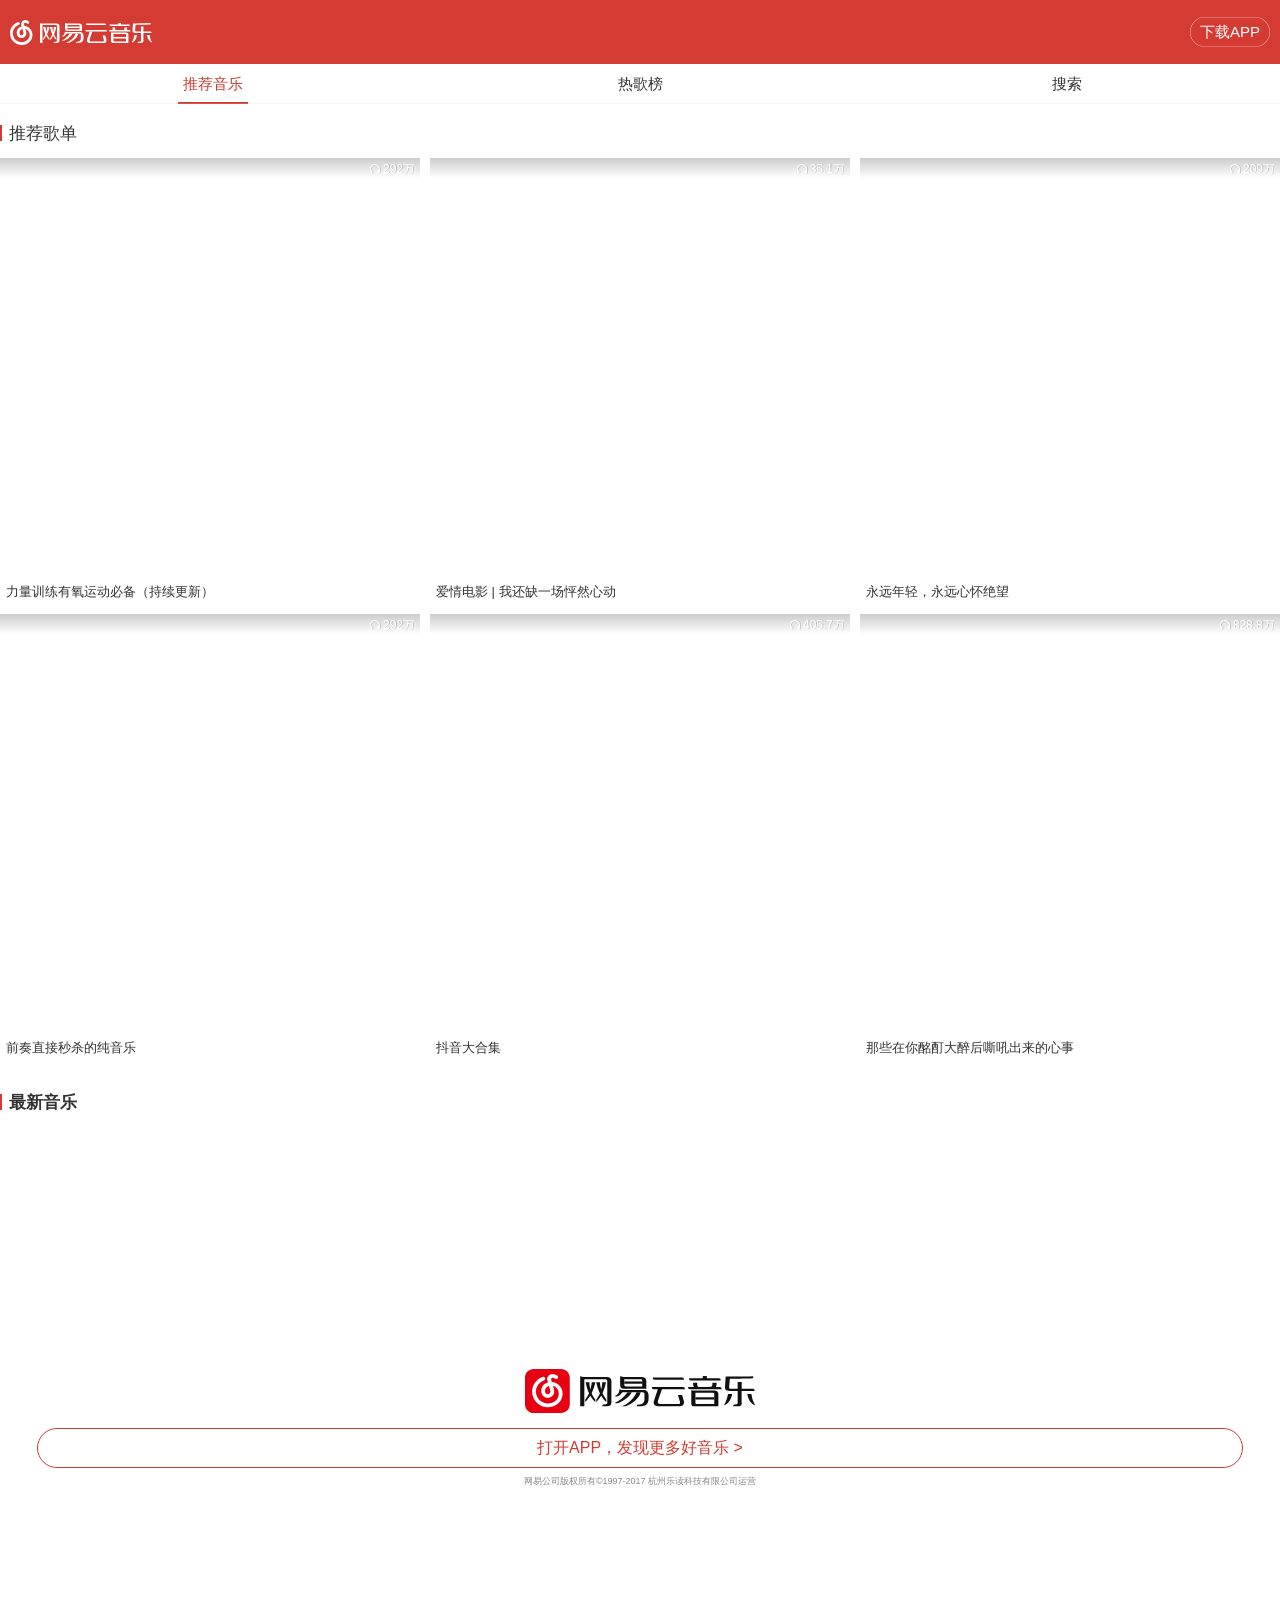
==== index.html @ b2e93d6d "First Commit" ====
<!DOCTYPE html>
<html lang="zh-Hans">
<head>
    <meta name="viewport" content="width=device-width, user-scalable=no, initial-scale=1.0, maximum-scale=1.0, minimum-scale=1.0">
	<meta charset="UTF-8">
	<link rel="stylesheet" href="reset.css">
	<link rel="stylesheet" href="index.css">
	<link rel="shortcut icon" href="./music.ico">
	<title>网易云音乐</title>
</head>
<body>
	<div class="page tabs">
	    <div class="home-top">
	    	<section class="topbar">
				<div class="logo">
				    <svg class="topsvg" xmlns="http://www.w3.org/2000/svg" viewBox="0 0 284 50" data-reactid="6"><g fill="#fff" data-reactid="7"><path d="m36.37 14.412c-2.115-1.367-4.707-2.117-7.377-2.251l-.595-2.174.018.021c-.023-.064-.043-.127-.063-.189l-.176-.643c-.406-1.86.333-2.748.713-3.067.064-.048.131-.097.204-.145 1.74-1.154 4.218.695 4.357.804 1.1 1.055 3.112 1.315 4.198.236 1.098-1.091.836-3.132-.261-4.223-1.708-1.698-6.95-4.426-11.41-1.467-4.01 2.659-4.09 6.402-3.431 8.565l.8 2.927c-1.339.383-2.624.933-3.797 1.647-4.391 2.676-6.594 7.192-6.04 12.391.564 5.335 4.575 9.208 9.536 9.208 5.267 0 9.551-4.262 9.551-9.501-.071-1.251-.057-1.236-.226-2.354-.165-1.091-1.783-6.218-1.783-6.218.994.229 1.923.602 2.725 1.12 9.06 5.856 5.289 15.176 5.118 15.583-2.495 5.954-7.934 9.509-14.923 9.754-4.555.16-8.919-1.535-12.289-4.772-3.554-3.41-5.591-8.189-5.591-13.11 0-7.414 4.687-14.14 11.662-16.749 1.453-.542 2.625-2.087 1.822-3.881-.632-1.41-2.344-1.895-3.796-1.352-9.156 3.418-15.307 12.251-15.307 21.981 0 6.43 2.664 12.675 7.308 17.14 4.283 4.111 9.793 6.349 15.595 6.349.264 0 .529-.004.793-.014 9.142-.32 16.585-5.251 19.9-13.164 2.071-4.807 3.225-15.684-7.231-22.445m-9.396 12.139c0 2.157-1.764 3.911-3.933 3.911-2.407 0-3.734-2.179-3.949-4.204-.408-3.861 1.619-5.959 3.392-7.04.719-.438 1.509-.781 2.335-1.029 0 0 1.912 6.05 2.061 6.99.164 1.037.094 1.372.094 1.372" data-reactid="8"></path><path d="m80.12 40.04c0 0-.333-2.724 0-3.144 7.73-9.758 7.56-22.887 7.56-22.887h4.738c-.082.452-2.448 16.971-12.298 26.03" data-reactid="9"></path><path d="m92.85 40.04c0 0 .333-2.724 0-3.144-7.729-9.758-8.131-22.887-8.131-22.887h-4.739c.082.452 3.02 16.971 12.87 26.03" data-reactid="10"></path><path d="m66.12 40.04c0 0-.332-2.724 0-3.144 7.711-9.758 8.138-22.887 8.138-22.887h4.727c-.081.452-3.038 16.971-12.865 26.03" data-reactid="11"></path><path d="m78.82 40.04c0 0 .332-2.724 0-3.144-7.71-9.758-7.515-22.887-7.515-22.887h-4.728c.081.452 2.417 16.971 12.243 26.03" data-reactid="12"></path><path d="m93.1 6.82l-28.11.201c-3.618-.045-5-.822-5-2.01 0 .757 0 37.4 0 41.02l5-.006v-36h26c1.756 0 3 .17 3 2v29c0 1.688-1.27 2.27-6.06 2.818-.408.047-.708 2.188-.708 2.188h5.881c3.547 0 5.881-1.355 5.881-5.428v-28.351c.0001-4.072-2.333-5.428-5.88-5.428" data-reactid="13"></path><path d="m154.33 10.02h37.67c-.106-1.835-.617-3.01-2.354-3.01h-37.67c.106 1.833.618 3.01 2.354 3.01" data-reactid="14"></path><path d="m191.6 20.02h-40.624c.108 1.835.627 3.01 2.39 3.01h40.623c-.108-1.835-.628-3.01-2.389-3.01" data-reactid="15"></path><path fill-rule="evenodd" d="m232 37.03h-25.01v-3.01h25.01v3.01" data-reactid="16"></path><path d="m221.98 10.02v-3.996h-5v3.995h5" data-reactid="17"></path><path d="m237.61 9.03h-38.613c.107 1.816.623 2.979 2.376 2.979h38.614c-.107-1.817-.623-2.979-2.377-2.979" data-reactid="18"></path><path d="m238.62 20.05h-40.771c.106 1.835.619 3.01 2.363 3.01h40.771c-.107-1.836-.619-3.01-2.363-3.01" data-reactid="19"></path><path d="m192.76 39.03c-.751-2.811-2.252-8.094-2.252-8.094h-5.314c0 0 1.721 6.03 2.406 8.371.337 1.148.185 1.649.104 2.265-.21 1.587-.896 1.433-2.51 1.433h-23.03c-2.757 0-3.196-2.519-2.805-3.695 1.51-4.541 5.313-16.293 5.313-16.293h-5.313c0 0-3.673 11.45-5.153 16.01-.364 1.123-.271 2.446-.16 2.994.595 2.951 2.752 3.998 5.757 3.998h27.749c3 0 4.677-1.048 5.271-3.999.108-.549.332-1.493-.068-2.994" data-reactid="20"></path><path d="m230.34 24.87h-24.816c-2.188.021-3.546-.115-3.546-.602 0 0 0 14.237 0 17.453 0 4.063 1.755 4.212 5.317 4.212h29.545v-16.248c0-4.064-2.936-4.815-6.5-4.815m1.65 5.563v12.585h-22.665c-1.747 0-2.343-.427-2.343-1.798v-13.185h22.08c1.748 0 2.928-.157 2.928 1.198v1.2" data-reactid="21"></path><path d="m210.24 17.581v-.642-1.926h-5.235v1.926c0 1.534.444 3.056.974 4.086h7.02c-1.736 0-2.762-1.495-2.762-3.444" data-reactid="22"></path><path d="m233.98 16.939v-1.926h-5.236v1.926.642c0 1.949-1.023 3.444-2.764 3.444h7.03c.53-1.029.967-2.551.967-4.086" data-reactid="23"></path><path d="m261.99 13.02v28c0 1.704-.629 2.146-5.625 2.702-.426.047-1.377 2.285-1.377 2.285h6.276c3.407 0 5.726-.923 5.718-4.341-.018-8 0-28.638 0-28.638l-4.992-.008" data-reactid="24"></path><path d="m283.82 44.12c.38.664 0 .904 0 .904-3.755-.994-8.592-6.405-9.842-15h5.367c.0001 0 .891 7.844 4.475 14.1" data-reactid="25"></path><path fill-rule="evenodd" d="m138.98 16.02h-23.99v-2.994h23.99v2.994" data-reactid="26"></path><path d="m138.02 6.771h-22.663c-4.02 0-5.367-.559-5.367-1.76 0 .736 0 7.626 0 11.147 0 3.961 1.175 5.867 4.771 5.867h23.259 5.963v-9.974c0-3.961-2.367-5.28-5.963-5.28m.971 12.257h-21.648c-1.761 0-2.36-.543-2.36-2.253v-6.759h21.649c1.761 0 2.36-.02 2.36 1.69v7.322z" data-reactid="27"></path><path d="m120 27.05c-2.535 3.611-7.836 9.777-14.92 13.465-.411.214-1.535 1.204-1.182 1.204.738 0 .308 0 2.363 0 4.674 0 17.408-9.327 19.06-14.669h-5.318" data-reactid="28"></path><path d="m131.52 27.05c-2.977 7.094-9.188 14.377-17.283 18.05-.421.19-1.24.827-.887.827.886 0 1.33 0 1.773 0 5.411 0 19.244-8.176 21.715-18.881h-5.318" data-reactid="29"></path><path d="m147 31.62c0-4.074-2.461-7.6-6.01-7.6h-28c-1.267-.03-1.884.167-2.197-.548-.226-.516-.883-.452-.883-.452-.686 4.109-1.573 7.03-5.299 9.05-.159.07-.978.863-.441.905 1.038.079 2.656-.217 3.532-.453 2.042-.551 3.583-3.196 5.288-5.504h26c1.769.007 2.712.957 2.712 2.788v6.337c0 2.745-.478 7.693-9.3 7.693-.411 0-.708 2.188-.708 2.188h4.709c6.263 0 10.598-2.224 10.598-10.334v-4.072z" data-reactid="30"></path><path d="m280.64 22.968h-27.681c-1.758 0-2.786.011-2.65-1.763.145-1.885.884-11.729.884-11.729 2.38-.002 19.912-.12 29.595-.69.567-.033.575-2.796 0-2.76-10.47.648-34.798.995-34.798.995s-.693 9.675-.98 13.724c-.291 4.081 2.043 5.29 5.595 5.29h32.392c-.107-1.87-.619-3.067-2.357-3.067" data-reactid="31"></path><path d="m244.15 44.12c-.369.664 0 .904 0 .904 3.641-.994 8.617-6.405 9.83-15h-5.203c0 0-1.152 7.844-4.627 14.1" data-reactid="32"></path></g></svg>
				</div>
				<div class="download">
					<a href="#">下载APP</a>
				</div>    
		    </section>
	    </div>		
		<section class="globalTabs">
		    <div class="top-tabs">
		    	<ol class="tabs-nav">
					<li class="active"><span >推荐音乐</span></li>
					<li><span>热歌榜</span></li>
					<li><span>搜索</span></li>
			    </ol>
		    </div>
			<ol class="tab-content">
				<li class="page-1 active">
					<section class="playlist">
						<h2>推荐歌单</h2>
						<ol class="songs">
							<li>
							   <div class="song-cover">
							   		<div class="cover">
										<img src="//i.loli.net/2017/08/24/599e3b507ba91.jpg" alt="">
										<span>292万</span>
								    </div>
								    <p>力量训练有氧运动必备（持续更新）</p>
							   </div>
							</li>
							<li>
							    <div class="song-cover">
							    	<div class="cover">
										<img src="//i.loli.net/2017/08/24/599e3ca466dfe.jpg" alt="">
										<span>35.1万</span>
								    </div>
								    <p>爱情电影 | 我还缺一场怦然心动</p>
							    </div>
								
							</li>
							<li>
							    <div class="song-cover">
								    <div class="cover">
										<img src="//i.loli.net/2017/08/24/599e3cba481e0.jpg" alt="">
										<span>209万</span>
								    </div>
								    <p>永远年轻，永远心怀绝望</p>	
								</div>
							</li>
							<li>
							    <div class="song-cover">
							    	<div class="cover">
										<img src="//i.loli.net/2017/08/24/599e3cca02e7a.jpg" alt="">
										<span>292万</span>
								    </div>
								    <p>前奏直接秒杀的纯音乐</p>
							    </div>
							</li>
							<li>
							    <div class="song-cover">
							    	<div class="cover">
										<img src="//i.loli.net/2017/08/24/599e3ce04b6c0.jpg" alt="">
										<span>405.7万</span>
								    </div>
								    <p>抖音大合集</p>
							    </div>
								
							</li>
							<li>
							    <div class="song-cover">
							    	<div class="cover">
										<img src="//i.loli.net/2017/08/24/599e3a996a9a9.jpg" alt="">
										<span>828.8万</span>
								    </div>
								    <p>那些在你酩酊大醉后嘶吼出来的心事</p>
							    </div>
							</li>
						</ol>
		            </section>
					<section class="songs">
						<h2>最新音乐</h2>
						<div class="song-loading">
							<img src="//i.loli.net/2017/09/01/59a8880526e04.gif" alt="">
						</div>
						<ol id="list" class="list">
						</ol>
					</section>
				    <section class="footer">
				        <div class="footer-wrapper">
					    	<div class="footer-logo">
							    <svg class="logosvg" xmlns="http://www.w3.org/2000/svg" viewBox="0 0 460 88" data-reactid="90"><path fill-rule="evenodd" fill="#e60012" d="M0,17.171C0,7.688,7.819,0,17.466,0h54.583 c9.646,0,17.466,7.688,17.466,17.171v53.658c0,4.742-1.705,8.789-5.116,12.142c-3.411,3.354-7.527,5.03-12.351,5.03H17.466 C7.819,88.001,0,80.313,0,70.829V17.171z" data-reactid="91"></path><path fill="#fff" d="m63.6 29c-2.874-1.817-6.396-2.814-10.02-2.993l-.808-2.892.024.027c-.031-.086-.059-.17-.086-.252l-.239-.855c-.552-2.473.454-3.653.969-4.078.088-.064.179-.129.277-.192 2.364-1.535 5.731.924 5.92 1.068 1.494 1.403 4.229 1.75 5.704.314 1.491-1.451 1.136-4.165-.354-5.617-2.32-2.258-9.443-5.885-15.504-1.951-5.45 3.537-5.558 8.515-4.662 11.392l1.086 3.893c-1.819.51-3.564 1.241-5.159 2.191-5.967 3.559-8.96 9.565-8.212 16.479.767 7.097 6.216 12.247 12.957 12.247 7.157 0 12.978-5.668 12.978-12.636-.097-1.664-.077-1.644-.307-3.131-.224-1.451-2.422-8.271-2.422-8.271 1.35.304 2.613.801 3.702 1.489 12.307 7.788 7.186 20.18 6.955 20.726-3.389 7.919-10.78 12.646-20.277 12.973-6.188.214-12.12-2.041-16.697-6.346-4.829-4.537-7.598-10.895-7.598-17.44 0-9.859 6.369-18.812 15.847-22.274 1.973-.722 3.567-2.776 2.476-5.162-.859-1.875-3.185-2.52-5.158-1.798-12.44 4.546-20.798 16.294-20.798 29.23 0 8.552 3.619 16.857 9.929 22.788 5.819 5.469 13.307 8.445 21.19 8.444.358 0 .719-.006 1.078-.018 12.422-.427 22.536-6.984 27.04-17.509 2.812-6.392 4.38-20.857-9.827-29.85m-12.768 16.15c0 2.868-2.397 5.202-5.344 5.202-3.271 0-5.073-2.898-5.365-5.592-.555-5.135 2.2-7.926 4.609-9.363.977-.582 2.051-1.038 3.172-1.369 0 0 2.598 8.05 2.801 9.297.223 1.379.127 1.825.127 1.825" data-reactid="92"></path><g fill="#101010" data-reactid="93"><path d="m142.75 65.867c0 0-.516-4.094 0-4.726 11.981-14.67 11.718-34.407 11.718-34.407h7.344c-.126.678-3.794 25.512-19.06 39.13" data-reactid="94"></path><path d="m162.48 65.867c0 0 .516-4.094 0-4.726-11.981-14.67-12.603-34.407-12.603-34.407h-7.345c.126.678 4.681 25.512 19.948 39.13" data-reactid="95"></path><path d="m120.71 65.867c0 0-.515-4.094 0-4.726 11.981-14.67 12.644-34.407 12.644-34.407h7.345c-.126.678-4.721 25.512-19.989 39.13" data-reactid="96"></path><path d="m140.44 65.867c0 0 .516-4.094 0-4.726-11.98-14.67-11.677-34.407-11.677-34.407h-7.345c.126.678 3.755 25.512 19.02 39.13" data-reactid="97"></path><path d="m163.65 15.904h-45.905c-5.649-.067-7.345-.93-7.345-2.708 0 1.133 0 55.958 0 61.37h8.263v-54.15h41.31c2.741 0 4.591.871 4.591 3.61v43.32c0 2.523-1.514 3.124-8.996 3.947-.636.07-1.104 3.272-1.104 3.272h9.181c5.537 0 9.182-2.029 9.182-8.122v-42.42c0-6.093-3.645-8.123-9.182-8.123" data-reactid="98"></path><path d="m259.13 21.319h58.759c-.166-2.751-.963-4.513-3.673-4.513h-58.759c.167 2.752.963 4.513 3.673 4.513" data-reactid="99"></path><path d="m316.06 35.761h-62.43c.166 2.751.964 4.513 3.672 4.513h62.43c-.167-2.752-.963-4.513-3.672-4.513" data-reactid="100"></path><path fill-rule="evenodd" d="m378.49 61.03h-37.642v-4.512h37.642v4.512" data-reactid="101"></path><path d="m363.8 20.426v-6.318h-8.255v6.318h8.255" data-reactid="102"></path><path d="m387.67 18.612h-59.678c.167 2.751.964 4.513 3.673 4.513h59.677c-.166-2.752-.963-4.513-3.672-4.513" data-reactid="103"></path><path d="m389.51 35.761h-63.35c.166 2.751.963 4.513 3.673 4.513h63.35c-.166-2.752-.963-4.513-3.673-4.513" data-reactid="104"></path><path d="m317.72 64.11c-1.168-4.204-3.503-12.11-3.503-12.11h-8.263c0 0 2.677 9.02 3.742 12.521.523 1.718.286 2.467.16 3.387-.326 2.373-1.394 2.144-3.902 2.144h-35.806c-4.287 0-4.971-3.768-4.361-5.528 2.349-6.791 8.263-24.368 8.263-24.368h-8.263c0 0-5.711 17.13-8.01 23.951-.566 1.68-.422 3.659-.25 4.479.924 4.414 4.279 5.979 8.951 5.979h43.15c4.672 0 7.272-1.567 8.196-5.981.173-.821.523-2.234-.101-4.479" data-reactid="105"></path><path d="m376.65 42.98h-38.561c-3.396.032-5.509-.172-5.509-.902 0 0 0 21.352 0 26.18 0 6.094 2.727 6.317 8.264 6.317h45.904v-24.368c.0001-6.095-4.561-7.222-10.1-7.222m1.836 8.124v18.954h-33.97c-2.74 0-3.672-.643-3.672-2.707v-19.857h33.05c2.739 0 4.59-.237 4.59 1.805v1.805" data-reactid="106"></path><path d="m344.52 31.25v-.902-2.708h-8.263v2.708c0 2.157.702 4.296 1.537 5.744h11.08c-2.74 0-4.357-2.104-4.357-4.842" data-reactid="107"></path><path d="m383.08 30.346v-2.708h-8.263v2.708.902c0 2.738-1.617 4.842-4.362 4.842h11.1c.836-1.448 1.526-3.587 1.526-5.744" data-reactid="108"></path><path d="m425.31 25.832v41.519c0 2.523-.153 3.124-7.634 3.947-.637.07-2.061 3.386-2.061 3.386h9.396c5.102 0 8.572-1.367 8.561-6.431-.026-11.852 0-42.42 0-42.42h-8.262" data-reactid="109"></path><path d="m459.74 71.3c.586.993 0 1.354 0 1.354-5.779-1.489-13.224-9.586-15.15-22.45h8.263c-.0001-.0001 1.37 11.738 6.885 21.1" data-reactid="110"></path><path fill-rule="evenodd" d="m234.35 29.432h-35.818v-4.492h35.818v4.492" data-reactid="111"></path><path d="m233.43 15.904h-34.888c-6.191 0-8.263-.859-8.263-2.708 0 1.133 0 11.732 0 17.15 0 6.093 1.809 9.02 7.345 9.02h35.807 9.181v-15.343c-.002-6.093-3.646-8.123-9.182-8.123m.918 18.953h-32.13c-2.741 0-3.672-.871-3.672-3.609v-10.831h32.13c2.74 0 3.672-.032 3.672 2.708v11.732" data-reactid="112"></path><path d="m205.2 46.25c-3.938 5.417-12.175 14.665-23.18 20.2-.637.319-2.384 1.805-1.836 1.805 1.147 0 .479 0 3.672 0 7.262 0 27.05-13.988 29.609-22h-8.263" data-reactid="113"></path><path d="m223.1 46.25c-4.625 10.639-14.276 21.563-26.854 27.08-.654.286-1.926 1.24-1.377 1.24 1.376 0 2.066 0 2.754 0 8.409 0 29.902-12.262 33.741-28.317h-8.264" data-reactid="114"></path><path d="m247.2 53.02c0-6.095-3.645-10.944-9.181-10.944h-43.15c-1.977-.045-3.645-.172-4.132-1.241-.352-.771-1.376-.676-1.376-.676-1.069 6.146-2.452 10.509-8.263 13.538-.25.105-1.524 1.292-.688 1.354 1.619.119 4.143-.324 5.508-.677 3.185-.823 6.293-4.333 8.952-7.785h39.479c2.757.011 4.59.984 4.59 3.724v9.477c0 4.106-.745 11.507-14.502 11.507-.64 0-1.104 3.272-1.104 3.272h7.345c9.767 0 16.525-3.325 16.525-15.456v-6.093z" data-reactid="115"></path><path d="m455.61 39.37h-43.15c-2.741 0-4.344.015-4.132-2.595.224-2.775 1.377-17.262 1.377-17.262 3.71-.003 31.04-.176 46.13-1.016.884-.05.896-4.114 0-4.062-15.1.884-46.13.563-46.13.563h-8.264c0 0-.927 15.14-1.376 21.1-.453 6.01 3.186 7.785 8.722 7.785h50.5c-.165-2.75-.962-4.511-3.672-4.511" data-reactid="116"></path><path d="m398.69 71.3c-.585.993 0 1.354 0 1.354 5.778-1.489 13.682-9.586 15.608-22.45h-8.264c0-.0001-1.829 11.738-7.344 21.1" data-reactid="117"></path></g></svg>
						    </div>
					        <div class="openapp">打开APP，发现更多好音乐 &gt;</div>
					        <p class="copyright">网易公司版权所有©1997-2017   杭州乐读科技有限公司运营</p>
					     </div>
				    </section>
				</li>
				<li class="page-2">
					<div class="m-hot">
					   <div class="hotop">
					        <div class="hotopct">
					        	<div class="hoticon"></div>
					        	<div class="hottime">更新日期： 8月24日</div>
					        </div>
					   </div>
					   <div class="hotcont">
					       <div class="m-sglst">
					            <div class="song-loading">
							        <img src="//i.loli.net/2017/09/01/59a8880526e04.gif" alt="">
						        </div>
						        <ol id ="hotlist" class="hotlist">
						        </ol>
					       </div>
					    </div>
					   <div class="hotdn">
					       <span class="hotview">查看完整榜单 &gt;</span>
					   </div>					
					</div>
				</li>
				<li class="page-3">
					<form action="#" class="m-input" method="GET">
						<div class="input-cover">
							<i class="u-svg u-svg-srch"></i>
							<input id="search" type="text" name="search" class="input">
							<label id="holder" class="holder active" for="search">搜索歌曲、歌手、专辑</label>
							<figure id="close" class="close">
								<i class="u-svg u-svg-empty"></i>
							</figure>
						</div>
					</form>
					
					<div class="m-defalut" id="m-defalut">
					    <section class="m-hotlist active">
							<h3>热门搜索</h3>
							<ul class="recom-list">
								<li class="recom-item"><a href="#">三線の花</a></li>
								<li class="recom-item"><a href="#">Black Is The Colour</a></li>
								<li class="recom-item"><a href="#">Speak Softly Love</a></li>
								<li class="recom-item"><a href="#">鸿雁</a></li>
								<li class="recom-item"><a href="#">Mad World</a></li>
								<li class="recom-item"><a href="#">Insomnia</a></li>
								<li class="recom-item"><a href="#">さよならの夏</a></li>
								<li class="recom-item"><a href="#">Hello</a></li>
								<li class="recom-item"><a href="#">Attention</a></li>
								<li class="recom-item"><a href="#">寂寞在唱歌</a></li>
							</ul>
						</section>
						<section class="m-recom" >
						    <h3 id="bigResult"></h3>
							<ol id="searchResult">
							</ol>
						</section>
						<section class="m-history">
							<ol class="history-list">
							</ol>
						</section>
					</div>
				</li>
			</ol>
		</section>
	</div>
	<script src="./vendor/jquery.min.js"></script>
	<script src="./vendor/av-min.js"></script>
	<script src="./src/AV.js"></script>
	<script>
		window.app = {}
		window.loadScript = function(url,callback){
			var script = document.createElement('script')
		    script.src = './src/tab.js'
		    script.onload = function(){
			    callback()
		    } 
            document.head.appendChild(script)
		}
	</script>
    <script src="./src/tab.js"></script>
	<script>
	if(!app.tabs){
		loadScript('./src/tab.js',function(){
			app.tabs('.tabs')
		})
	}else{
		app.tabs('.tabs')
	}
	</script> 
    <script src="./src/searchsong.js"></script>
    <script src="./src/hotsonglist.js"></script>
    <script src="./src/loadsong.js"></script>
</body>
</html>
---- index.css ----
body{
	font: 14px/1.5 Helvetica,sans-serif;
    color: #333;
    outline: 0;
}
.home-top{
	height: 64px;
}
.clearfix{
	overflow:auto;
	zoom:1;
}
section.topbar{
	display: flex;
	justify-content: space-between;
	align-items: center;
	background: #D43C33;
	position: fixed;
	left: 0;
	top: 0;
    width:100%;
	z-index: 99;
	height: 64px;
    background-color: #d43c33;

}
.logo{
	margin-left:10px;
	position: relative;
    width: 142px;
    height: 25px;
}
.topsvg{
	width: 142px;
	height: 25px;
	vertical-align: top;
	position: absolute;
	left: 0;
	top: 0;
}
section.topbar > .download > a{
	position: relative;
	display: inline-block;
    height: 30px;
    line-height: 30px;
    padding: 0 10px;
    color: #fff;
    font-size: 15px;
    margin-right: 10px;
}
section.topbar > .download > a::after{
	content: "";
	position: absolute;
    z-index: 2;
    top: 0;
    left: 0;
    width: 300%;
    height: 300%;
    -webkit-transform-origin: top left;
    transform-origin: top left;
    border: 1px solid #fff;
    border-radius: 37.5%/100%;
    transform: scale(.333333);
}
.top-tabs{
	height:40px;
	position: relative;
}
.tabs-nav{
	display: flex;
	-webkit-box-pack: center;
    justify-content: center;
    -webkit-box-align: center;
    align-items: center;
    width: 100%;
    height: 40px;
    position: fixed;
    z-index: 99;
    background: #fff;
    left: 0;
    top: 64px;
}
.top-tabs::after{
	content: "";
	position: absolute;
	bottom: 0;
	width:100%;
    left: 0;
    border:0 solid rgba(204,204,204,.2);
    border-bottom-width: 1px;
    z-index: 99;
}
.tabs-nav > li{
	-webkit-box-flex: 1;
    flex: 1;
    width: 33.3%;
    height: 100%;
    text-align: center;
    cursor: pointer;

 
}
.tabs-nav > li > span{
	display: inline-block;
	height: 100%;
	padding: 0 5px;
	font-size: 15px;
	line-height: 40px;
	position: relative;
}
.tabs-nav > li.active > span{
	color: #d33a31;
}
.tabs-nav > li.active > span::after{
	content: "";
    position: absolute;
    left: 0;
    bottom: -1px;
    z-index: 3;
    width: 100%;
    height: 4px;
    -webkit-transform: scaleY(.5);
    transform: scaleY(.5);
    background: #d33a31;
}
.tab-content > li{
	display: none;
}
.tab-content > li.active{
	display: block;
}
.tab-content section.playlist{
	padding-top: 20px;
}
.tab-content section.playlist >h2{
	position: relative;
    padding-left: 9px;
    margin-bottom: 14px;
    font-size: 17px;
    height: 20px;
    line-height: 20px;
    font-weight: 400;
}
.tab-content section.playlist >h2::after{
	content: " ";
    position: absolute;
    left: 0;
    top: 50%;
    margin-top: -9px;
    width: 2px;
    height: 16px;
    background-color: #d33a31;
}
section.playlist >ol.songs{
	display: flex;
	flex-wrap: wrap;
	justify-content: space-between;
	font-size: 13px;
    padding-bottom:24px;

}
section.playlist .songs > li{
	width: 32.82%
}
section.playlist .songs > li > .song-cover{
	padding-bottom: 14px;
}
section.playlist .songs  > li > .song-cover > p{
	display: -webkit-box;
    -webkit-line-clamp: 2;
    -webkit-box-orient: vertical;
    overflow: hidden;
    padding: 6px 2px 0 6px;
    line-height: 1.2;
    font-size: 13px;
}
section.playlist .songs  > li > .song-cover > p >i{
    background: ;
}
section.playlist .songs > li .cover{
	position: relative;
	padding-bottom: 100%;
}
section.playlist .songs > li  .cover > img{
	position: absolute;
    width: 100%;
    left: 0;
    top: 0;
    z-index: 1;
}
section.playlist .songs > li  .cover > span{
	position: absolute;
	right: 5px;
    top: 2px;
    z-index: 3;
    padding-left: 13px;
    color: #fff;
    font-size: 12px;
    background-position: 0;
    background-repeat: no-repeat;
    background-size: 11px 10px;
    text-shadow: 1px 0 0 rgba(0,0,0,.15);
    background-image:url([data-uri])
}
section.playlist .songs > li  .cover::after{
	content: " ";
    position: absolute;
    left: 0;
    top: 0;
    width: 100%;
    height: 20px;
    z-index: 2;
    background-image: linear-gradient(180deg,rgba(0,0,0,.2),transparent);
}
section.songs > .song-loading{
    text-align: center;
}
section.songs > ol.list a{
    padding-left: 10px;
    display: flex;
}
.songplay-list{
    display: flex;
    flex: 1 1 auto;
    justify-content: space-between;
    position: relative;
}
.songplay-list::after{
    position: absolute;
    z-index: 2;
    content: "";
    top: 0;
    left: 0;
    pointer-events: none;
    box-sizing: border-box;
    width: 100%;
    height: 100%;
    -webkit-transform-origin: top left;
    transform-origin: top left;
    border: 0 solid rgba(0,0,0,.1);
    border-bottom-width: 1px;
}
/*section.songs >.list a */
.song-list{
   padding: 6px 0;
   flex: 1 1 auto;
}
.song-list > h3{
    font-size: 17px;
    overflow: hidden;
    text-overflow: ellipsis;
    white-space: nowrap;
    word-break: normal;
    font-weight: 400;
}
.song-list i{
    display: inline-block;
    width: 12px;
    height: 8px;
    margin-right: 4px;
    background:url(//ooo.0o0.ooo/2017/08/24/599e7842b5799.png) no-repeat;
    background-size: 166px 97px;
}

.song-list > p{ 
    font-size: 12px;
    color: #888;
    overflow: hidden;
    text-overflow: ellipsis;
    white-space: nowrap;
    word-break: normal;
}
.playsong_outer{
    display: flex;
    align-items: center;
    padding: 0 10px;
}
.playsong{
    width: 22px;
    height: 22px;
    background: url(//ooo.0o0.ooo/2017/08/24/599e7842b5799.png) no-repeat -24px 0;
    background-size: 166px 97px;
}
.tab-content section.songs>h2{
	position: relative;
    padding-left: 9px;
    margin-bottom: 14px;
    font-size: 17px;
    height: 20px;
    line-height: 20px;
}
.tab-content section.songs >h2::after{
	content: " ";
    position: absolute;
    left: 0;
    top: 50%;
    margin-top: -9px;
    width: 2px;
    height: 16px;
    background-color: #d33a31; 
}

.tab-content > .page-2{
    width: 100%;
    height: 100%;   
}
.tab-content > .page-2 > .m-hot{
    height:100%;
    width: 100%;
    display: flex;
    flex-direction: column;
    justify-content: space-between;
}
.tab-content > .page-2 .hotop{
    position: relative;
    padding-top: 38.9%;
    overflow: hidden;
    background: url(//i.loli.net/2017/08/30/59a6361627cf5.jpg) no-repeat;
    background-size: contain;
}
.tab-content > .page-2 .hotopct{
    display: flex;
    -webkit-box-orient: vertical;
    -webkit-box-direction: normal;
    flex-direction: column;
    -webkit-box-pack: center;
    justify-content: center;
    z-index: 2;
    padding-left: 20px;
    box-sizing: border-box;
    position: absolute;
    left: 0;
    top: 0;
    right: 0;
    bottom: 0;
}
.tab-content > .page-2 .hotop::after{
    content: " ";
    position: absolute;
    left: 0;
    top: 0;
    right: 0;
    bottom: 0;
    z-index: 1;
    background-color: rgba(0,0,0,.2);
}
.tab-content > .page-2 .hotopct > .hoticon{
    width: 142px;
    height: 67px;
    background: url(//ooo.0o0.ooo/2017/08/24/599e7842b5799.png) no-repeat -24px -30px;
    background-size: 166px 97px
}
.tab-content > .page-2 .hotopct > .hottime{
    margin-top: 10px;
    color: hsla(0,0%,100%,.8);
    font-size: 12px;
    -webkit-transform: scale(.91);
    transform: scale(.91);
    -webkit-transform-origin: left top;
    transform-origin: left top;
}
.tab-content > .page-2 .hotcont .m-sgitem{
    display: flex;
    padding-left: 10px;
}
.tab-content > .page-2 .hotcont ol .m-sgitem  .serial-num{
    -webkit-box-align: center;
    align-items: center;
    width: 28px;
    font-size: 17px;
    color: #999;
    display: flex;
}
.tab-content > .page-2 .hotdn{
    height: 55px;
    line-height: 55px;
    text-align: center;
}
.tab-content > .page-2 .hotdn > .hotview{
    line-height: 55px;
    text-align: center;
    height: 55px;
    display: inline-block;
    color: #999;
    padding-right: 14px;
}
.footer{
    position: relative;
    padding-top: 53.3%;
    margin-top: 4px;
    background: url(//ooo.0o0.ooo/2017/08/24/599e80499bf3d.png) no-repeat;
    background-size: cover;

}
.footer > .footer-wrapper{
    position: absolute;
    left: 0;
    right: 0;
    bottom: 0;
    top: 0;
    z-index: 1;
    text-align: center;
}
.footer >.footer-wrapper > .footer-logo{
    padding-top: 16.9%;
}
.footer >.footer-wrapper > .footer-logo > .logosvg {
    display: block;
    margin: 0 auto;
    width: 230px;
    height: 44px;
}
.footer >.footer-wrapper > .openapp{
    line-height: 38px;
    border: 1px solid #d33a31;
    border-radius: 38px;
    font-size: 16px;
    color: #d33a31;
    margin: 15px 37px 5px;
}
.footer >.footer-wrapper > .copyright {
    color: #888;
    font-size: 12px;
    line-height: 16px;
    -webkit-transform: scale(.75);
    transform: scale(.75);
}
.page-3 > form.m-input{
    padding: 15px 10px;
    position: relative;
}
.page-3 > form.m-input > .input-cover{
    position: relative;
    width: 100%;
    height: 30px;
    padding: 0 30px;
    box-sizing: border-box;
    background: #ebecec;
    border-radius: 30px;
    user-select: text;
}
.page-3 > form.m-input > .input-cover > .u-svg{
    background-position: 0 0;
    background-size: contain;
    background-repeat: no-repeat;
}
form.m-input > .input-cover > .u-svg.u-svg-srch{
    position: absolute;
    left: 0;
    top: 9px;
    margin: 0 8px;
    vertical-align: middle;
    width: 13px;
    height: 13px;
    background-image:url([data-uri]);
}
form.m-input > .input-cover > .input{
    width: 100%;
    height: 30px;
    line-height: 18px;
    background: transparent;
    border: 0;
    font-size: 14px;
    color: #333;
}
form.m-input > .input-cover > .holder{
    display: none;
    position: absolute;
    left: 30px;
    top: 5px;
    font-size: 14px;
    color: #c9c9c9;
    background: transparent;
    pointer-events: none;
    cursor: default;
}
form.m-input > .input-cover > .holder.active{
    display: block;
}
form.m-input > .input-cover > .close{
    position: absolute;
    right: 0;
    top: 0;
    width: 30px;
    height: 30px;
    line-height: 28px;
    text-align: center;
}
form.m-input > .input-cover > .close > .u-svg.u-svg-empty{
    display: inline-block;
    vertical-align: middle;
    width: 14px;
    height: 14px;
    background-image:url([data-uri])
}
.m-defalut > section.m-hotlist{
    display: none;
    padding: 15px 10px 0;
}
.m-defalut > section.m-hotlist.active{
    display: block;
}
.m-defalut > section.m-hotlist > h3{
    font-size: 12px;
    line-height: 12px;
    color: #666;
    font-weight: 400;
}
.m-defalut > section.m-hotlist > .recom-list{
    margin: 10px 0 7px;
}
.m-defalut > section.m-hotlist > .recom-list > li{
    display: inline-block;
    height: 32px;
    margin-right: 8px;
    margin-bottom: 8px;
    padding: 0 14px;
    font-size: 14px;
    line-height: 32px;
    color: #333;
    position: relative;
}
.m-defalut > section.m-hotlist > .recom-list > li::after{
    content: '';
    border: 1px solid red;
    position: absolute;
    width: 100%;
    height: 100%;
    top: 0;
    left: 0;
    z-index: 2;
    transform-origin: top left;
    border: 0px solid rgba(0,0,0,.1);
    border-width: 1px;
    border-color: #d3d4da;
    border-radius: 32px;
}
@media screen and (-webkit-min-device-pixel-ratio: 2){
    .m-defalut > section.m-hotlist > .recom-list > li::after{
        width: 200%;
        height: 200%;
        -webkit-transform: scale(.5);
        transform: scale(.5);
    }
}
@media screen and (-webkit-min-device-pixel-ratio: 1.5){
    .m-defalut > section.m-hotlist > .recom-list > li::after{
        width: 150%;
        height: 150%;
        -webkit-transform: scale(.666666);
        transform: scale(.666666);
    }
}
.m-recom{
    display: none;
}
.m-recom.active{
    display: block;
}
.m-recom >h3 {
    height: 50px;
    margin-left: 10px;
    padding-right: 10px;
    font-size: 15px;
    line-height: 50px;
    color: #507daf;
    position: relative;
    overflow: hidden;
    text-overflow: ellipsis;
    white-space: nowrap;
    word-break: normal;
    font-weight: 400;
}
.u-svg{
    display: inline-block;
    vertical-align: middle;
}
.m-recom .recom-sear{
    display: -webkit-box;
    display: flex;
    -webkit-box-align: center;
    align-items: center;
    height: 45px;
    padding-left: 10px;
}
.m-recom .u-svg-search{
    width: 15px;
    height: 15px;
    -webkit-box-flex: 0;
    flex: 0 0 auto;
    margin-right: 7px;
    background: url('[data-uri]') 0 0 no-repeat;
    background-size: contain;
}
section.m-history{
    display: block;
}
section.m-history.hidden{
    display: none;
}
.m-history .history-item{
    display: -webkit-box;
    display: flex;
    -webkit-box-align: center;
    align-items: center;
    height: 45px;
}

.m-history .u-svg-history{ 
    margin:0 10px;
    width: 15px;
    height: 15px;
    background: url('[data-uri]') no-repeat 0 0;
    background-size: contain;
}
.m-history .history{
    display: flex;
    align-items: center;
    height: 45px;
    flex: 1;
    width: 1%;
    -webkit-box-flex: 1;
    -webkit-box-align: center;
    
}
.m-history .history>.link{
    margin-right: 10px;
    overflow: hidden;
    text-overflow: ellipsis;
    white-space: nowrap;
    word-break: normal;
    -webkit-box-flex: 1;
    flex: 1; 
    width: 1%;
}

.m-history .history>.close{
    -webkit-box-flex: 0;
    flex: 0 0 auto;
    width: 32px;
    height: 32px;
    line-height: 32px;
}
.m-history .history>.close >.u-svg-history{
    margin-left: 2px;
    width: 12px;
    height: 12px;
    background-size: contain;
    background: url('[data-uri]') no-repeat 0 0;
    background-size: contain;
}
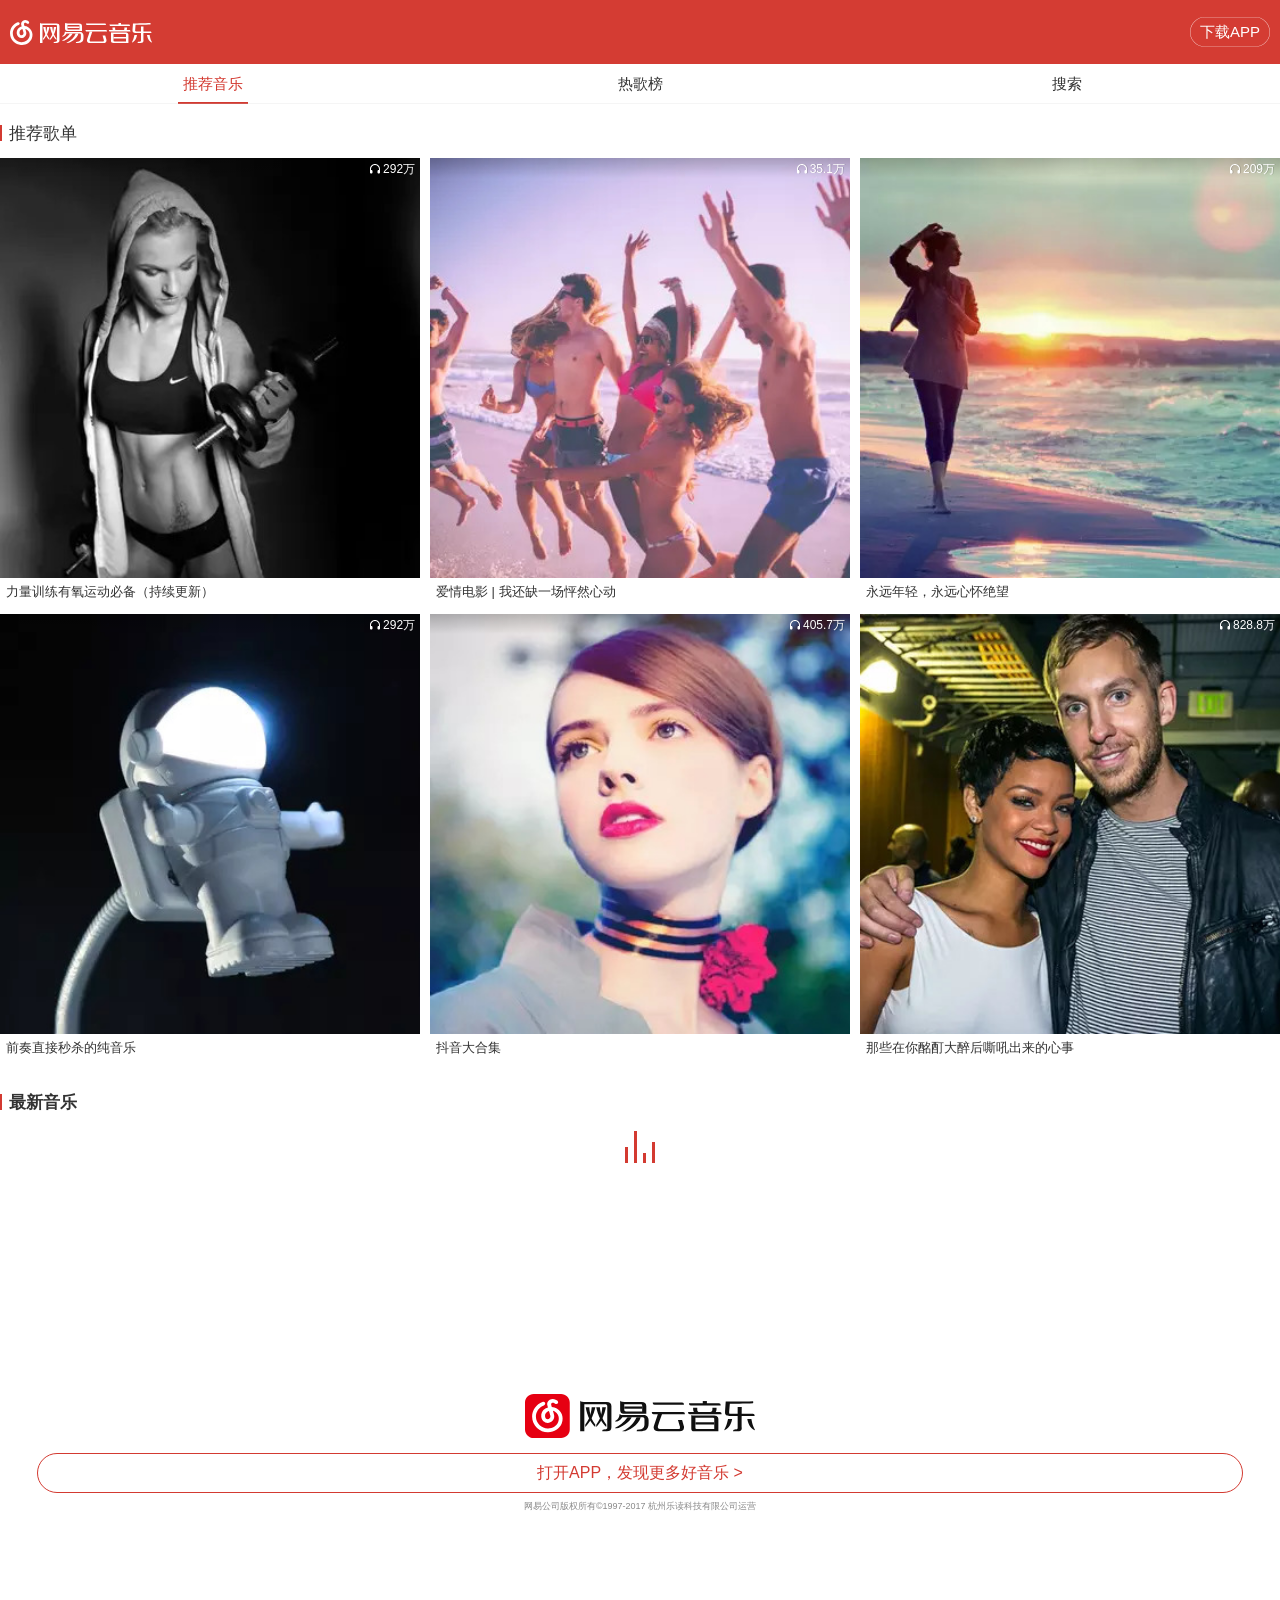
==== commit 8bfbf4fc: "images modified" ====
--- a/index.html
+++ b/index.html
@@ -36,7 +36,7 @@
 							<li>
 							   <div class="song-cover">
 							   		<div class="cover">
-										<img src="//i.loli.net/2017/08/24/599e3b507ba91.jpg" alt="">
+										<img src="./img/1.jpeg">
 										<span>292万</span>
 								    </div>
 								    <p>力量训练有氧运动必备（持续更新）</p>
@@ -45,7 +45,7 @@
 							<li>
 							    <div class="song-cover">
 							    	<div class="cover">
-										<img src="//i.loli.net/2017/08/24/599e3ca466dfe.jpg" alt="">
+										<img src="./img/2.jpeg">
 										<span>35.1万</span>
 								    </div>
 								    <p>爱情电影 | 我还缺一场怦然心动</p>
@@ -55,7 +55,7 @@
 							<li>
 							    <div class="song-cover">
 								    <div class="cover">
-										<img src="//i.loli.net/2017/08/24/599e3cba481e0.jpg" alt="">
+										<img src="./img/3.jpeg">
 										<span>209万</span>
 								    </div>
 								    <p>永远年轻，永远心怀绝望</p>	
@@ -64,7 +64,7 @@
 							<li>
 							    <div class="song-cover">
 							    	<div class="cover">
-										<img src="//i.loli.net/2017/08/24/599e3cca02e7a.jpg" alt="">
+										<img src="./img/4.jpeg">
 										<span>292万</span>
 								    </div>
 								    <p>前奏直接秒杀的纯音乐</p>
@@ -73,7 +73,7 @@
 							<li>
 							    <div class="song-cover">
 							    	<div class="cover">
-										<img src="//i.loli.net/2017/08/24/599e3ce04b6c0.jpg" alt="">
+										<img src="./img/5.jpeg">
 										<span>405.7万</span>
 								    </div>
 								    <p>抖音大合集</p>
@@ -83,7 +83,7 @@
 							<li>
 							    <div class="song-cover">
 							    	<div class="cover">
-										<img src="//i.loli.net/2017/08/24/599e3a996a9a9.jpg" alt="">
+										<img src="./img/6.jpeg">
 										<span>828.8万</span>
 								    </div>
 								    <p>那些在你酩酊大醉后嘶吼出来的心事</p>
@@ -94,7 +94,7 @@
 					<section class="songs">
 						<h2>最新音乐</h2>
 						<div class="song-loading">
-							<img src="//i.loli.net/2017/09/01/59a8880526e04.gif" alt="">
+							<img src="./img/loading.gif">
 						</div>
 						<ol id="list" class="list">
 						</ol>
@@ -120,7 +120,7 @@
 					   <div class="hotcont">
 					       <div class="m-sglst">
 					            <div class="song-loading">
-							        <img src="//i.loli.net/2017/09/01/59a8880526e04.gif" alt="">
+							        <img src="./img/loading.gif" alt="">
 						        </div>
 						        <ol id ="hotlist" class="hotlist">
 						        </ol>
